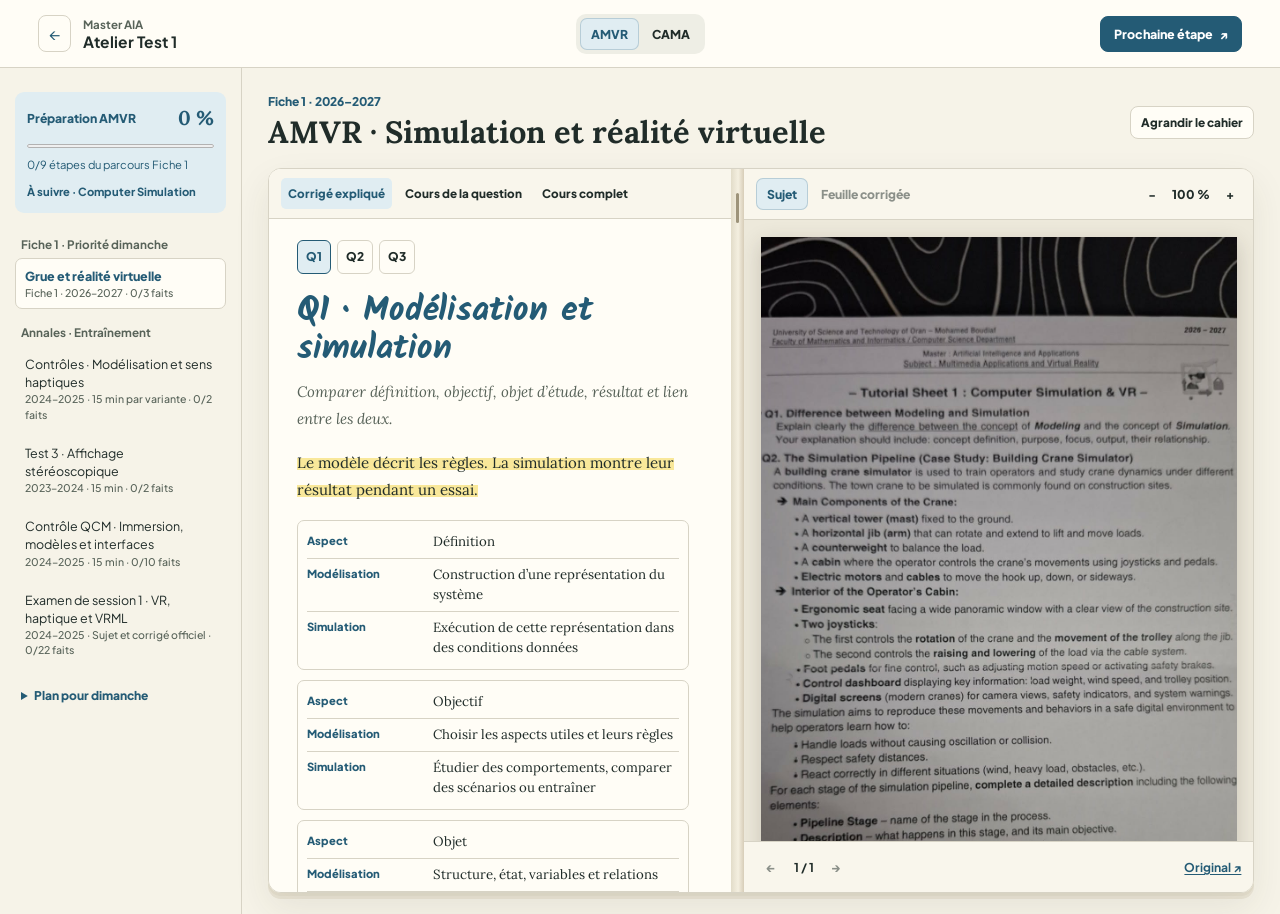
==== atelier.html @ 309a05cb "Ajouter l’atelier de révision du Test 1" ====
<!doctype html>
<html lang="fr">
<head>
  <meta charset="utf-8">
  <meta name="viewport" content="width=device-width, initial-scale=1">
  <title>Atelier Test 1 · Master AIA</title>
  <link rel="stylesheet" href="https://fonts.googleapis.com/css2?family=Kalam:wght@400;700&family=Lora:wght@400;500;600;700&family=Plus+Jakarta+Sans:wght@400;500;600;700;800&display=swap">
  <link rel="stylesheet" href="atelier.css">
  <script defer src="test-1-data.js"></script>
  <script defer src="test-1-annales.js"></script>
  <script defer src="atelier-cours.js"></script>
  <script defer src="atelier-documents.js"></script>
  <script defer src="atelier-qcm.js"></script>
  <script defer src="atelier.js"></script>
</head>
<body>
  <header class="atelier-header">
    <div class="brand">
      <a href="index.html" aria-label="Retour à la plateforme">←</a>
      <span>Master AIA <b>Atelier Test 1</b></span>
    </div>
    <div class="module-switch" role="group" aria-label="Module">
      <button type="button" data-module="amvr">AMVR</button>
      <button type="button" data-module="cama">CAMA</button>
    </div>
    <button type="button" id="next-task" class="next-task">Reprendre la révision <span aria-hidden="true">↗</span></button>
  </header>
  <main class="atelier-grid">
    <aside class="library" aria-label="Bibliothèque de révision">
      <div class="progress-card">
        <div><span id="progress-label">Progression</span><strong id="progress-number">0 %</strong></div>
        <progress id="progress" max="100" value="0" aria-labelledby="progress-label"></progress>
        <small id="progress-detail"></small>
        <small id="progress-next"></small>
      </div>
      <nav id="library" aria-label="Fiches et annales"></nav>
      <details class="plan">
        <summary>Plan pour dimanche</summary>
        <ol>
          <li><b>Jeudi</b> · AMVR, cours et grue.</li>
          <li><b>Vendredi</b> · CAMA, cours et exercices.</li>
          <li><b>Samedi</b> · Refaire les TD puis tester une annale.</li>
          <li><b>Dimanche</b> · 15 min de rappel sans notes.</li>
        </ol>
      </details>
    </aside>
    <section class="desk" aria-labelledby="document-title">
      <header class="desk-heading">
        <div>
          <p id="document-meta"></p>
          <h1 id="document-title"></h1>
        </div>
        <div class="layout-tools">
          <button type="button" id="focus-layout" aria-pressed="false">Agrandir le cahier</button>
          <div class="mobile-layout" role="group" aria-label="Page à afficher">
            <button type="button" data-mobile="notes">Cahier</button>
            <button type="button" data-mobile="document">Document</button>
          </div>
        </div>
      </header>
      <div class="notebook" id="notebook" data-mobile-page="notes">
        <section class="notes-pane" aria-label="Cahier de travail">
          <nav class="work-tabs" aria-label="Outils d’étude">
            <button type="button" data-mode="solution">Corrigé expliqué</button>
            <button type="button" data-mode="context">Cours de la question</button>
            <button type="button" data-mode="course">Cours complet</button>
          </nav>
          <div class="notes-scroll" id="notes"></div>
        </section>
        <div class="spine" id="spine" role="separator" tabindex="0" aria-orientation="vertical" aria-label="Largeur du cahier" aria-valuemin="30" aria-valuemax="70" aria-valuenow="47"></div>
        <section class="document-pane" aria-label="Visionneuse du document">
          <div class="document-bar">
            <div class="document-switch" role="group" aria-label="Version du document">
              <button type="button" data-view="subject">Sujet</button>
              <button type="button" data-view="answer">Feuille corrigée</button>
            </div>
            <div class="zoom" role="group" aria-label="Zoom">
              <button type="button" id="zoom-out" aria-label="Dézoomer">−</button>
              <button type="button" id="zoom-reset" aria-label="Ajuster à la largeur">100 %</button>
              <button type="button" id="zoom-in" aria-label="Zoomer">+</button>
            </div>
          </div>
          <div class="viewer" id="viewer" tabindex="0" aria-label="Document à faire défiler">
            <img id="scan" alt="" draggable="false">
          </div>
          <div class="document-footer">
            <button type="button" id="prev-page" aria-label="Page précédente">←</button>
            <span id="page-count"></span>
            <button type="button" id="next-page" aria-label="Page suivante">→</button>
            <a id="original" target="_blank" rel="noopener">Original ↗</a>
          </div>
        </section>
      </div>
      <p id="study-status" class="sr-only" role="status"></p>
    </section>
  </main>
</body>
</html>
---- atelier.css ----
* { box-sizing: border-box; }
:root {
  --ink: #202c29;
  --muted: #586359;
  --accent: #185e4b;
  --pale: #e4eee6;
  --paper: #fffdf6;
  --desk: #ede9db;
  --line: #d7d3c5;
  --mark: #f9e89a;
  color: var(--ink);
  background: #f6f3e8;
  font-family: "Plus Jakarta Sans", sans-serif;
  color-scheme: light;
}
body { margin: 0; }
body[data-module="amvr"] { --accent: #245b75; --pale: #e0edf2; }
button, a { -webkit-tap-highlight-color: transparent; }
button { font: inherit; color: inherit; cursor: pointer; }
a { color: var(--accent); text-underline-offset: .2em; }
button:disabled { cursor: default; opacity: .5; }
:focus-visible { outline: 2px solid var(--accent); outline-offset: 3px; }
[hidden] { display: none !important; }
.sr-only { position: absolute; width: 1px; height: 1px; overflow: hidden; clip-path: inset(50%); }

.atelier-header {
  display: grid; grid-template-columns: 1fr auto 1fr; align-items: center; gap: 16px;
  min-height: 68px; padding: 10px clamp(16px, 3vw, 42px);
  border-bottom: 1px solid var(--line); background: var(--paper);
}
.brand { display: flex; align-items: center; gap: 12px; }
.brand a { text-decoration: none; border: 1px solid var(--line); padding: 7px 10px; border-radius: 8px; }
.brand span { color: var(--muted); font-size: .72rem; font-weight: 700; white-space: nowrap; }
.brand b { display: block; color: var(--ink); font-size: .97rem; }
.module-switch, .mobile-layout, .document-switch, .zoom { display: flex; align-items: center; gap: 2px; }
.module-switch { background: #eeeee5; padding: 4px; border-radius: 10px; }
.module-switch button, .mobile-layout button, .document-switch button, .zoom button, .document-footer button {
  border: 0; background: transparent; border-radius: 7px; padding: 8px 11px; font-size: .76rem; font-weight: 800;
}
.module-switch [aria-pressed="true"], .mobile-layout [aria-pressed="true"], .document-switch [aria-pressed="true"] {
  background: var(--pale); color: var(--accent); box-shadow: inset 0 0 0 1px color-mix(in srgb, var(--accent) 22%, transparent);
}
.next-task { justify-self: end; border: 1px solid var(--accent); background: var(--accent); color: white; padding: 9px 13px; border-radius: 8px; font-size: .78rem; font-weight: 800; }
.next-task span { margin-left: 4px; }

.atelier-grid { display: grid; grid-template-columns: 242px minmax(0, 1fr); max-width: 1920px; margin: auto; }
.library { padding: 24px 15px 20px; border-right: 1px solid var(--line); min-width: 0; }
.progress-card { background: var(--pale); padding: 13px 12px; border-radius: 9px; margin-bottom: 24px; color: var(--accent); }
.progress-card > div { display: flex; align-items: center; justify-content: space-between; gap: 8px; }
.progress-card span { font-size: .76rem; font-weight: 800; }
.progress-card strong { font: 700 1.25rem "Lora", serif; white-space: nowrap; }
progress { width: 100%; height: 8px; accent-color: var(--accent); }
.progress-card small { display: block; margin-top: 5px; font-size: .7rem; line-height: 1.5; }
.library h2 { margin: 16px 6px 6px; font-size: .73rem; color: var(--muted); }
.library button {
  display: block; width: 100%; text-align: left; border: 1px solid transparent; background: transparent;
  border-radius: 7px; padding: 8px 9px; margin-bottom: 4px; font-size: .78rem; line-height: 1.45;
}
.library button:hover, .work-tabs button:hover, .zoom button:hover { background: var(--pale); }
.library button[aria-current="true"] { background: var(--paper); border-color: var(--line); color: var(--accent); font-weight: 800; }
.library button small { display: block; font-size: .66rem; color: var(--muted); font-weight: 500; }
.plan { margin: 19px 6px 0; font-size: .75rem; line-height: 1.6; }
.plan summary { cursor: pointer; color: var(--accent); font-weight: 800; }
.plan ol { padding-left: 18px; }

.desk { min-width: 0; padding: 21px clamp(12px, 2vw, 28px); }
.desk-heading { min-height: 66px; display: flex; align-items: center; justify-content: space-between; gap: 12px; margin-bottom: 13px; }
.desk-heading p { margin: 0 0 5px; color: var(--accent); font-size: .75rem; font-weight: 800; }
.desk-heading h1 { margin: 0; font: 700 clamp(1.3rem, 2.4vw, 2rem)/1.2 "Lora", Georgia, serif; }
.mobile-layout { display: none; }

.notebook {
  --left: 47%;
  display: grid; grid-template-columns: minmax(0, var(--left)) 13px minmax(0, 1fr);
  height: calc(100dvh - 175px); min-height: 480px; border: 1px solid var(--line); border-radius: 13px;
  overflow: hidden; box-shadow: 0 15px 36px #3f362216, 0 3px 0 #e5dfce, 0 6px 0 #ebe5d6;
}
.notes-pane, .document-pane { display: flex; flex-direction: column; min-width: 0; min-height: 0; }
.notes-pane { background: var(--paper); }
.spine { background: linear-gradient(90deg, #e2dcc9, #f4efe0 55%, #d7cdb8); cursor: col-resize; touch-action: none; }
.spine::before { content: ""; display: block; width: 3px; height: 30px; border-radius: 4px; background: #9d937a; margin: 24px auto 0; }
.work-tabs, .document-bar, .document-footer {
  flex: none; display: flex; align-items: center; gap: 6px; flex-wrap: wrap; padding: 9px 12px;
  background: #f9f6ec; border-bottom: 1px solid var(--line);
}
.work-tabs button {
  border: 0; background: transparent; font-size: .73rem; font-weight: 800; padding: 8px 7px; border-radius: 5px;
}
.work-tabs [aria-pressed="true"] { color: var(--accent); background: var(--pale); }
.notes-scroll {
  min-height: 0; overflow: auto; scrollbar-gutter: stable;
  padding: 21px clamp(13px, 2.15vw, 34px) 42px;
  font-family: "Lora", Georgia, serif; font-size: .94rem; line-height: 1.82;
}
.notes-scroll h2 { margin: 18px 0 10px; font: 700 clamp(1.5rem, 2.65vw, 2.2rem)/1.12 "Kalam", cursive; color: var(--accent); }
.notes-scroll h3 { font-size: 1rem; line-height: 1.45; }
.notes-scroll p { margin: 0 0 1.1em; }
.notes-scroll mark { color: inherit; background: linear-gradient(transparent 28%, var(--mark) 28% 92%, transparent 92%); box-decoration-break: clone; }
.notes-scroll .prompt { color: var(--muted); font-style: italic; }
.question-picker { display: flex; align-items: center; flex-wrap: wrap; gap: 6px; font-family: "Plus Jakarta Sans", sans-serif; }
.question-picker button { background: transparent; border: 1px solid var(--line); border-radius: 6px; padding: 5px 8px; font-size: .75rem; font-weight: 800; }
.question-picker [aria-pressed="true"] { background: var(--pale); border-color: var(--accent); color: var(--accent); }
.checkline {
  display: flex; align-items: start; gap: 8px; margin-top: 16px; border: 1px solid var(--line); border-radius: 8px;
  background: #f7f4e8; padding: 9px 12px; font: 800 .77rem/1.5 "Plus Jakarta Sans", sans-serif; cursor: pointer;
}
.checkline input { margin-top: 3px; accent-color: var(--accent); }
.table-scroll { overflow-x: auto; margin-bottom: 16px; }
.notes-scroll table { width: 100%; border-collapse: collapse; min-width: 365px; font-size: .83rem; line-height: 1.5; }
.notes-scroll th, .notes-scroll td { text-align: left; vertical-align: top; padding: 8px; border-bottom: 1px solid var(--line); }
.notes-scroll th { color: var(--accent); background: var(--pale); }
.notes-scroll blockquote { margin: 12px 0; border-left: 3px solid var(--accent); padding-left: 12px; }
.context-links { font: 750 .8rem/1.6 "Plus Jakarta Sans", sans-serif; margin-top: 15px; }
.context-links button { display: block; text-align: left; border: 0; color: var(--accent); background: transparent; padding: 6px 0; text-decoration: underline; text-underline-offset: 3px; }
.course-part { border-top: 1px solid var(--line); margin: 12px 0; padding-top: 8px; }
.course-part summary { cursor: pointer; font-weight: 700; color: var(--accent); }
.course-part[open] summary { margin-bottom: 12px; }
.source-prose { white-space: pre-line; overflow-wrap: anywhere; }

.document-pane { background: var(--desk); }
.document-bar { justify-content: space-between; }
.zoom button { padding-inline: 7px; }
.viewer { flex: 1; overflow: auto; min-height: 0; padding: clamp(8px, 1.3vw, 18px); cursor: grab; overscroll-behavior: contain; }
.viewer.dragging { cursor: grabbing; }
.viewer img { display: block; width: var(--zoom, 100%); max-width: none; height: auto; margin: 0 auto; background: white; box-shadow: 0 6px 20px #382f2133; user-select: none; }
.document-footer { border-bottom: 0; border-top: 1px solid var(--line); justify-content: center; font-size: .76rem; font-weight: 700; }
.document-footer a { margin-left: auto; }
@media (max-width: 1050px) { .atelier-grid { grid-template-columns: 192px minmax(0, 1fr); } }
@media (max-width: 800px) {
  .atelier-header { padding: 8px 12px; gap: 8px; }
  .atelier-grid { display: block; }
  .library { padding: 12px; border-right: 0; border-bottom: 1px solid var(--line); }
  .progress-card { margin-bottom: 8px; }
  .library nav { display: flex; gap: 6px; align-items: center; overflow: auto; padding-bottom: 5px; }
  .library nav h2 { position: absolute; clip-path: inset(50%); }
  .library nav button { width: auto; flex: 0 0 auto; max-width: 180px; border-color: var(--line); margin: 0; }
  .plan { margin-top: 3px; }
  .desk { padding-top: 12px; }
  .mobile-layout { display: flex; flex-wrap: wrap; justify-content: end; }
  .notebook { display: block; height: max(490px, 68dvh); }
  .notebook .notes-pane, .notebook .document-pane { height: 100%; }
  .spine, .notebook[data-mobile-page="notes"] .document-pane, .notebook[data-mobile-page="document"] .notes-pane { display: none; }
}
@media (max-width: 480px) {
  .atelier-header { grid-template-columns: 1fr auto; }
  .next-task { grid-column: 1 / -1; justify-self: stretch; }
  .desk-heading { align-items: start; }
}

/* À faible largeur, les tableaux se lisent ligne par ligne dans la page du cahier. */
.notes-scroll { container-type: inline-size; }
.question-picker select {
  flex: 1; min-width: 0; font: inherit; font-size: .78rem; font-weight: 700;
  border: 1px solid var(--line); border-radius: 6px; background: white; color: var(--ink); padding: 6px;
}
#progress-next { padding-top: 5px; font-weight: 750; }
.course-done { margin-left: 6px; }
.layout-tools { display: flex; align-items: center; gap: 8px; }
#focus-layout { border: 1px solid var(--line); border-radius: 8px; padding: 8px 10px; background: var(--paper); font-size: .74rem; font-weight: 800; white-space: nowrap; }
.atelier-grid[data-focus="true"] { grid-template-columns: minmax(0, 1fr); }
.atelier-grid[data-focus="true"] .library { display: none; }
@container (max-width: 545px) {
  .notes-scroll table { display: block; min-width: 0; }
  .notes-scroll thead { position: absolute; width: 1px; height: 1px; overflow: hidden; clip-path: inset(50%); }
  .notes-scroll tbody, .notes-scroll tr { display: block; }
  .notes-scroll tr { border: 1px solid var(--line); border-radius: 7px; margin-bottom: 10px; padding: 5px 9px; }
  .notes-scroll td { display: grid; grid-template-columns: minmax(76px, 32%) minmax(0, 1fr); gap: 7px; padding: 6px 0; }
  .notes-scroll td::before { content: attr(data-label); color: var(--accent); font: 800 .7rem/1.45 "Plus Jakarta Sans", sans-serif; }
  .notes-scroll td:last-child { border: 0; }
}
@media (max-width: 800px) {
  .layout-tools { display: block; }
  #focus-layout { display: none; }
  .atelier-grid[data-focus="true"] .library { display: block; }
}

.source-preview {
  border: 1px solid var(--line); border-radius: 8px; padding: 7px 10px;
  font: 750 .77rem/1.6 "Plus Jakarta Sans", sans-serif; margin-bottom: 18px;
}
.source-preview summary { cursor: pointer; color: var(--accent); }
.source-preview p { margin: 8px 0; }
.course-embed iframe { display: block; width: 100%; height: min(70vh, 620px); border: 1px solid var(--line); }
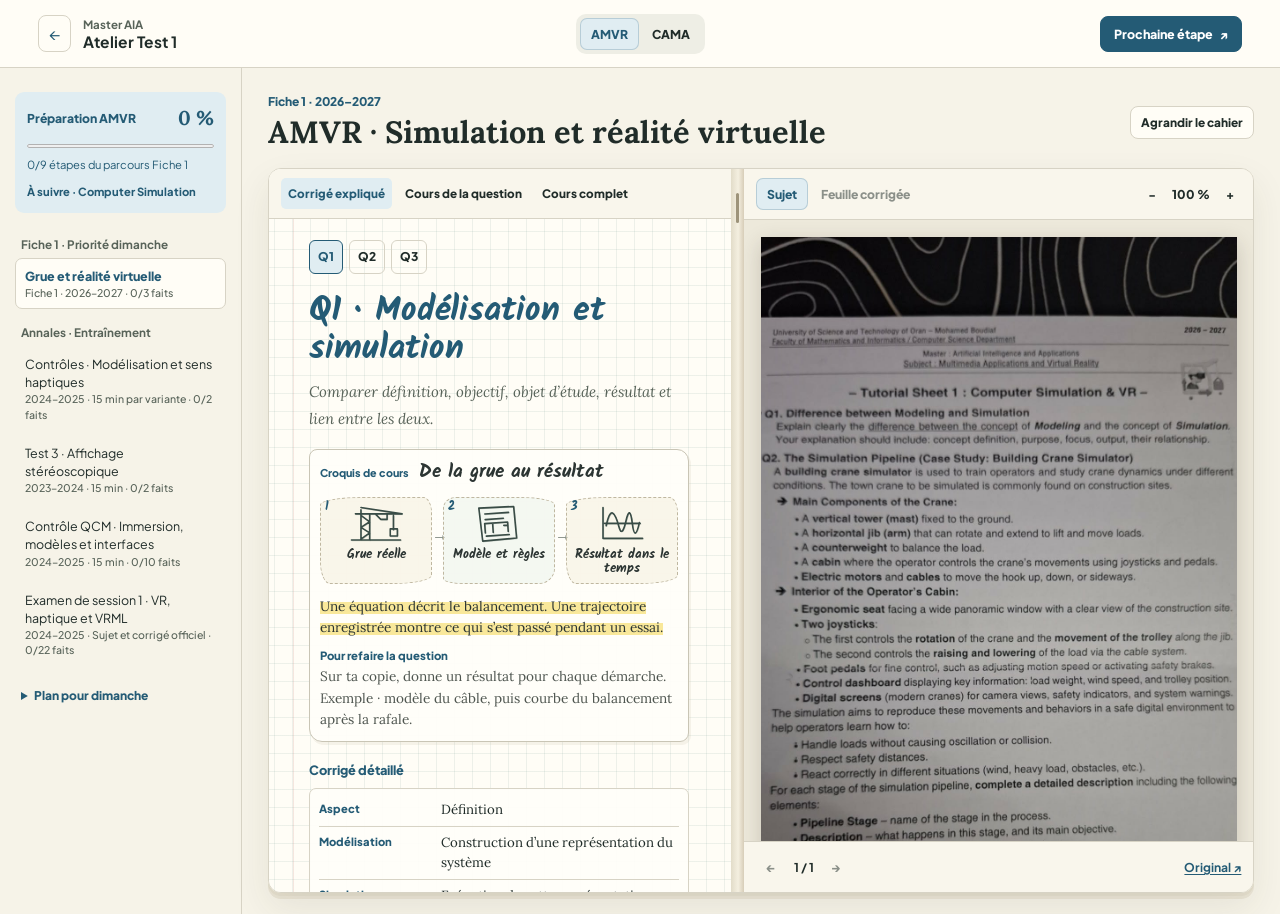
==== commit f86de6bf: "Illustrer les questions dans le cahier quadrillé" ====
--- a/atelier.html
+++ b/atelier.html
@@ -11,6 +11,8 @@
   <script defer src="atelier-cours.js"></script>
   <script defer src="atelier-documents.js"></script>
   <script defer src="atelier-qcm.js"></script>
+  <script defer src="atelier-croquis-data.js"></script>
+  <script defer src="atelier-croquis.js"></script>
   <script defer src="atelier.js"></script>
 </head>
 <body>
--- a/atelier.css
+++ b/atelier.css
@@ -181,3 +181,89 @@
 .source-preview summary { cursor: pointer; color: var(--accent); }
 .source-preview p { margin: 8px 0; }
 .course-embed iframe { display: block; width: 100%; height: min(70vh, 620px); border: 1px solid var(--line); }
+
+
+/* Papier quadrillé et notes au crayon. */
+.notes-pane {
+  --grid-ink: #678f841d;
+  background-color: var(--paper);
+  background-image:
+    linear-gradient(90deg, transparent 24px, #c06f6729 24px, #c06f6729 25px, transparent 25px),
+    linear-gradient(var(--grid-ink) 1px, transparent 1px),
+    linear-gradient(90deg, var(--grid-ink) 1px, transparent 1px);
+  background-size: 100% 100%, 18px 18px, 18px 18px;
+  background-position: 0 0, 5px 8px, 5px 8px;
+}
+.notes-scroll { padding-inline-start: clamp(26px, 3.1vw, 48px); }
+.notes-scroll .study-sketch {
+  margin: 16px 0 19px;
+  padding: clamp(10px, 2.8cqw, 19px);
+  border: 1px solid #c9c5b5;
+  border-radius: 8px 12px 9px 13px;
+  background: #fffefaed;
+  box-shadow: 2px 3px 0 #c5bda62e;
+  color: #2c3533;
+}
+.study-sketch figcaption {
+  display: flex;
+  flex-wrap: wrap;
+  gap: 2px 10px;
+  align-items: baseline;
+  line-height: 1.2;
+}
+.sketch-eyebrow { font: 800 .67rem/1.4 "Plus Jakarta Sans", sans-serif; color: var(--accent); }
+.study-sketch figcaption strong { font: 700 clamp(1.1rem, 5cqw, 1.52rem)/1.2 "Kalam", cursive; }
+.sketch-nodes {
+  list-style: none; padding: 0; margin: 13px 0 12px;
+  display: grid; grid-template-columns: repeat(var(--sketch-cols), minmax(0, 1fr));
+  gap: 10px clamp(7px, 3cqw, 18px);
+  text-align: center;
+}
+.sketch-nodes li {
+  position: relative; display: flex; min-width: 0; flex-direction: column; align-items: center;
+  padding: 4px 2px;
+  background: #f4efdf93;
+  border: 1px dashed #bfb7a0;
+  border-radius: 38% 8% 35% 9% / 9% 18% 10% 26%;
+}
+.sketch-nodes li:nth-child(even) { background: #e9f1e984; border-radius: 12% 31% 15% 19% / 13% 9% 18% 6%; }
+.sketch-nodes svg {
+  width: min(100%, 76px);
+  aspect-ratio: 96 / 56;
+  flex: none;
+  fill: none;
+  stroke-linecap: round;
+  stroke-linejoin: round;
+}
+.sketch-nodes li:nth-child(even) svg { transform: rotate(-4deg); }
+.pencil-line { stroke: #394c46; stroke-width: 2.05; }
+.pencil-echo { stroke: #5b6961; stroke-width: .95; opacity: .45; }
+.sketch-label {
+  font: 700 clamp(.77rem, 3.3cqw, 1.03rem)/1.16 "Kalam", cursive;
+  padding: 2px 3px;
+  overflow-wrap: anywhere;
+}
+.sketch-step {
+  position: absolute; left: 4px; top: 3px;
+  color: var(--accent);
+  font: 700 .78rem/1 "Kalam", cursive;
+}
+.sketch-arrow {
+  position: absolute; right: -16px; top: 38%;
+  width: 15px; color: #5f6b61; font: 700 1.02rem/1 "Kalam", cursive;
+}
+.sketch-nodes[data-cols="3"] li:nth-child(3n) .sketch-arrow,
+.sketch-nodes[data-cols="2"] li:nth-child(2n) .sketch-arrow { display: none; }
+.notes-scroll .sketch-rule, .notes-scroll .sketch-practice { margin: 0; font-size: .85rem; line-height: 1.56; }
+.notes-scroll .sketch-practice { margin-top: 10px; color: #4f5650; }
+.sketch-practice b { display: block; color: var(--accent); font: 800 .71rem/1.4 "Plus Jakarta Sans", sans-serif; margin-bottom: 2px; }
+.sketch-examples { margin: -5px 0 19px; }
+.sketch-examples summary { cursor: pointer; color: var(--accent); font: 800 .79rem/1.5 "Plus Jakarta Sans", sans-serif; }
+.notes-scroll .study-sketch-small { margin: 9px 0 12px; }
+.notes-scroll .study-sketch-small .sketch-nodes svg { width: min(100%, 54px); }
+.notes-scroll .study-answer-heading { margin: 20px 0 9px; color: var(--accent); font: 800 .8rem/1.4 "Plus Jakarta Sans", sans-serif; }
+.notes-scroll .course-part, .notes-scroll .source-preview, .notes-scroll tbody tr { background-color: #fffefaeb; }
+@container (max-width: 325px) {
+  .sketch-arrow { right: -10px; width: 10px; font-size: .85rem; }
+  .sketch-nodes { gap: 8px; }
+}
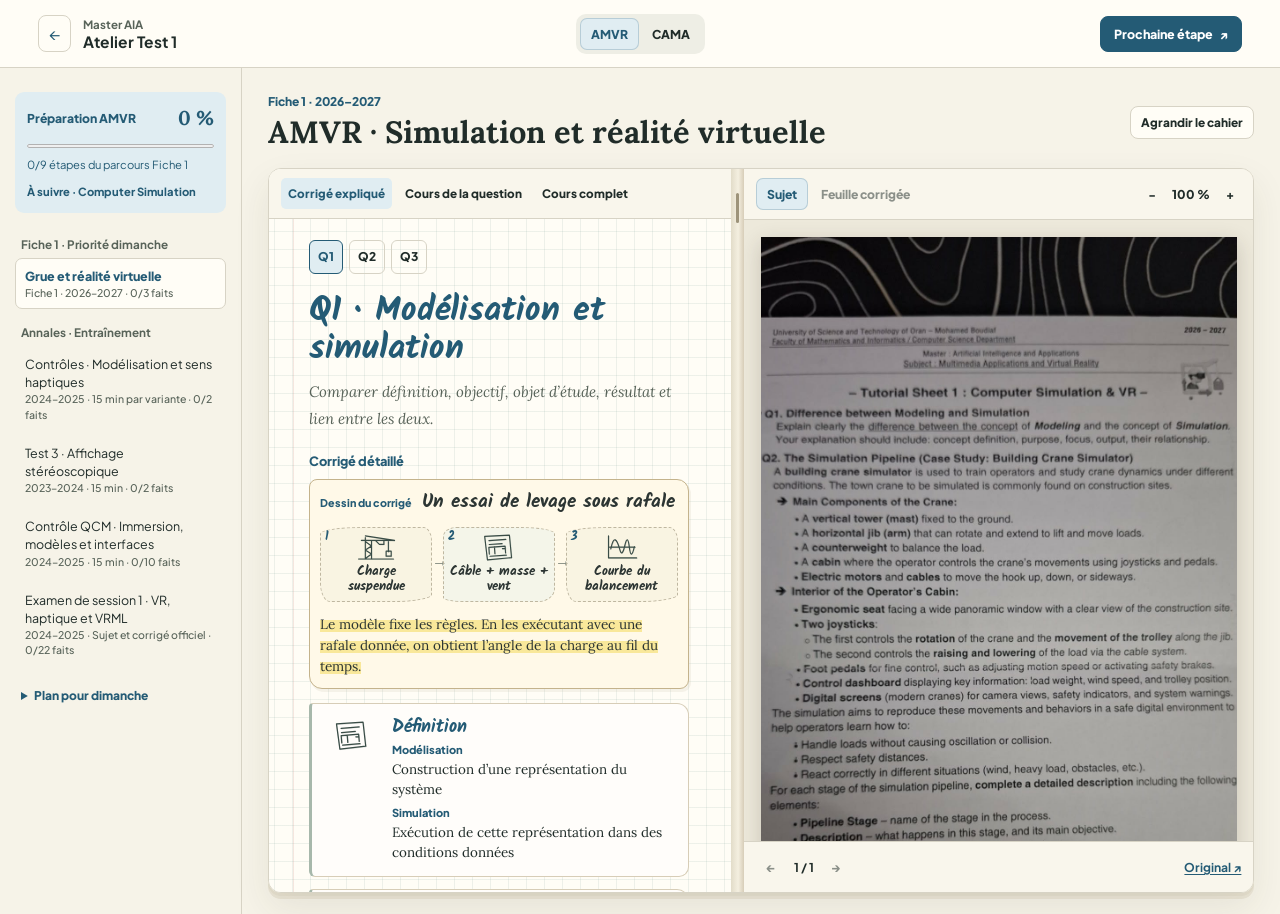
==== commit 6d40748c: "Illustrer les corrigés et approfondir les cours associés" ====
--- a/atelier.html
+++ b/atelier.html
@@ -13,6 +13,7 @@
   <script defer src="atelier-qcm.js"></script>
   <script defer src="atelier-croquis-data.js"></script>
   <script defer src="atelier-croquis.js"></script>
+  <script defer src="atelier-pedagogie.js"></script>
   <script defer src="atelier.js"></script>
 </head>
 <body>
--- a/atelier.css
+++ b/atelier.css
@@ -267,3 +267,75 @@
   .sketch-arrow { right: -10px; width: 10px; font-size: .85rem; }
   .sketch-nodes { gap: 8px; }
 }
+
+
+/* Corrections annotées et leçons d’application. */
+.notes-scroll .worked-solution > .study-sketch {
+  margin-top: 0;
+  background: #fff9e8;
+  border-color: #c4b38c;
+}
+.solution-steps { display: grid; gap: 12px; margin: 14px 0; }
+.solution-note {
+  display: grid;
+  grid-template-columns: 58px minmax(0, 1fr);
+  gap: clamp(7px, 3cqw, 17px);
+  align-items: start;
+  padding: 13px clamp(9px, 3cqw, 16px);
+  margin: 0 0 11px;
+  border: 1px solid #d7cdb7;
+  border-left: 3px solid #a7b8ab;
+  border-radius: 4px 12px 10px 6px;
+  background: #fffdfa;
+}
+.solution-steps .solution-note { margin: 0; }
+.solution-doodle { padding-top: 2px; transform: rotate(-5deg); color: #394c46; }
+.solution-doodle svg {
+  display: block; width: 100%; fill: none; stroke-linecap: round; stroke-linejoin: round;
+}
+.solution-note:nth-child(even) .solution-doodle { transform: rotate(4deg); }
+.notes-scroll .solution-note h4,
+.notes-scroll .topic-lesson h4 {
+  margin: 0 0 5px;
+  color: var(--accent);
+  font: 700 clamp(1.02rem, 4.8cqw, 1.38rem)/1.18 "Kalam", cursive;
+}
+.solution-note dl { margin: 0; display: grid; gap: 6px 12px; }
+.solution-note dl > div { min-width: 0; }
+.solution-note dt { color: var(--accent); font: 800 .69rem/1.35 "Plus Jakarta Sans", sans-serif; }
+.solution-note dd { margin: 2px 0 0; font-size: .84rem; line-height: 1.48; overflow-wrap: anywhere; }
+.notes-scroll .solution-note p { margin: 0; font-size: .88rem; line-height: 1.54; }
+.answer-stamp {
+  display: inline-flex; align-items: baseline; gap: 8px;
+  padding: 5px 12px 3px; margin-bottom: 10px;
+  background: #fff0b7; border: 1px solid #b9a46e;
+  border-radius: 10px 6px 12px 6px; color: #314e43;
+  font: 800 .78rem/1.5 "Plus Jakarta Sans", sans-serif;
+}
+.answer-stamp strong { font: 700 1.38rem/1 "Kalam", cursive; }
+.topic-lesson {
+  padding: 2px clamp(10px, 3.5cqw, 20px) 12px;
+  border-left: 3px solid #83a599;
+  background: #f8fcf5e8;
+  border-radius: 3px 8px 8px 3px;
+}
+.topic-lesson section + section { margin-top: 14px; }
+.notes-scroll .topic-lesson p { margin: 0; font-size: .9rem; line-height: 1.58; }
+.course-practice {
+  margin-top: 14px; padding: 9px 10px;
+  background: #fffbeb; border: 1px dashed #b5a278; border-radius: 6px;
+}
+.course-practice summary { cursor: pointer; color: var(--accent); font-weight: 700; }
+.course-practice summary + p { padding: 6px 0 4px; }
+@container (min-width: 430px) {
+  .solution-note dl:has(> div:nth-child(3)) { grid-template-columns: 1fr 1fr; }
+}
+@container (max-width: 270px) {
+  .solution-note { grid-template-columns: 39px minmax(0, 1fr); }
+}
+
+.worked-scene { display: block; width: min(100%, 390px); height: auto; margin: 8px auto 10px; }
+.scene-pencil { fill: none; stroke: #40564c; stroke-width: 1.6; stroke-linecap: round; stroke-linejoin: round; }
+.scene-dash { stroke: #6a8273; stroke-dasharray: 4 4; }
+.scene-trace { stroke: #367b69; stroke-width: 3; }
+.scene-label { fill: #344a42; font: 700 13px "Kalam", sans-serif; }
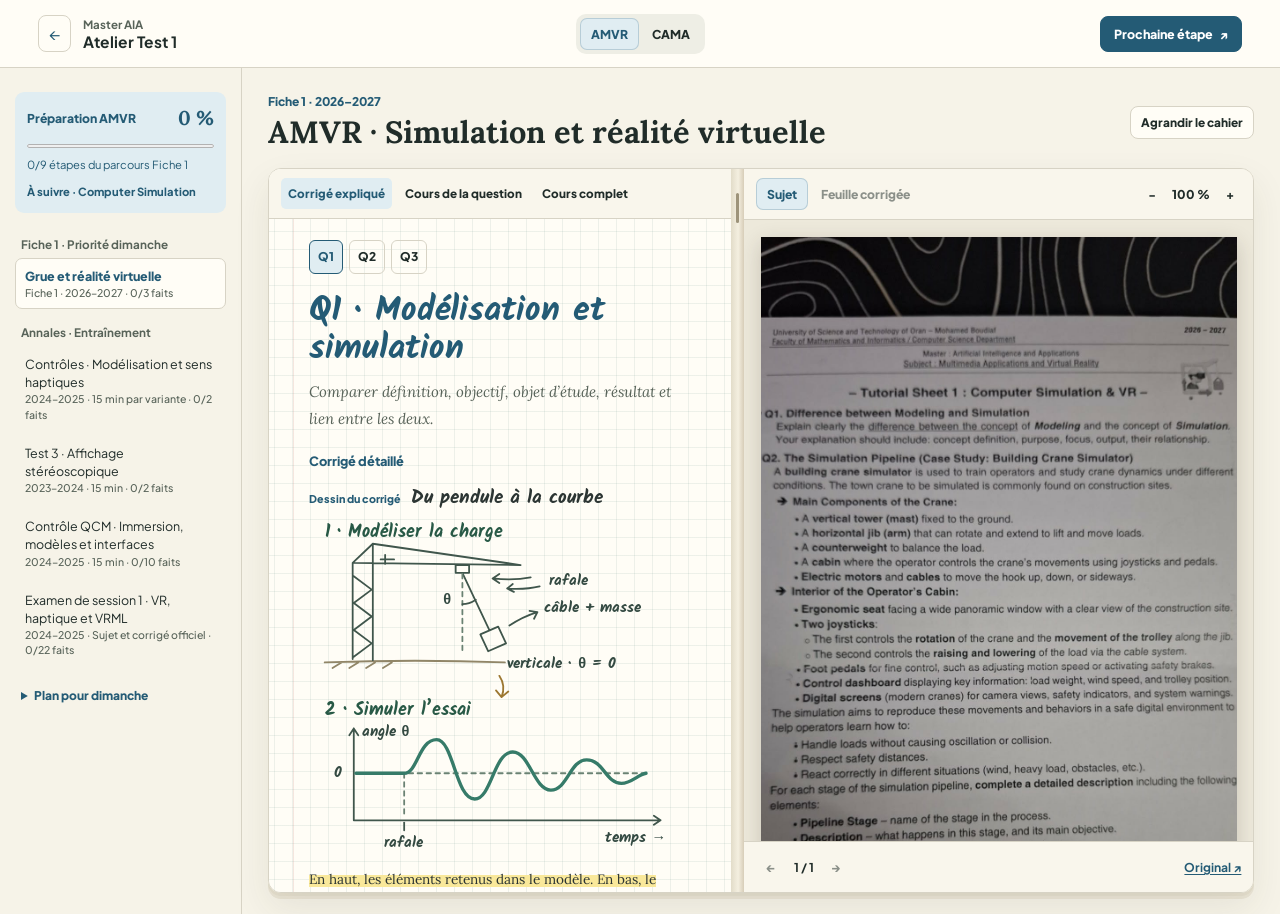
==== commit 4ce683d0: "Dessiner la correction de la Q1 AMVR" ====
--- a/atelier.html
+++ b/atelier.html
@@ -5,15 +5,15 @@
   <meta name="viewport" content="width=device-width, initial-scale=1">
   <title>Atelier Test 1 · Master AIA</title>
   <link rel="stylesheet" href="https://fonts.googleapis.com/css2?family=Kalam:wght@400;700&family=Lora:wght@400;500;600;700&family=Plus+Jakarta+Sans:wght@400;500;600;700;800&display=swap">
-  <link rel="stylesheet" href="atelier.css">
-  <script defer src="test-1-data.js"></script>
+  <link rel="stylesheet" href="atelier.css?v=2">
+  <script defer src="test-1-data.js?v=2"></script>
   <script defer src="test-1-annales.js"></script>
   <script defer src="atelier-cours.js"></script>
   <script defer src="atelier-documents.js"></script>
   <script defer src="atelier-qcm.js"></script>
   <script defer src="atelier-croquis-data.js"></script>
-  <script defer src="atelier-croquis.js"></script>
-  <script defer src="atelier-pedagogie.js"></script>
+  <script defer src="atelier-croquis.js?v=2"></script>
+  <script defer src="atelier-pedagogie.js?v=2"></script>
   <script defer src="atelier.js"></script>
 </head>
 <body>
--- a/atelier.css
+++ b/atelier.css
@@ -339,3 +339,16 @@
 .scene-dash { stroke: #6a8273; stroke-dasharray: 4 4; }
 .scene-trace { stroke: #367b69; stroke-width: 3; }
 .scene-label { fill: #344a42; font: 700 13px "Kalam", sans-serif; }
+
+.notes-scroll .worked-solution > .experiment-figure {
+  padding: 8px 0 13px;
+  background: transparent;
+  border: 0;
+  border-bottom: 1px dashed #b5ac90;
+  border-radius: 0;
+  box-shadow: none;
+}
+.experiment-scene { width: min(100%, 450px); }
+.experiment-heading { font-size: 16px; fill: #285946; }
+.experiment-link { stroke: #9c7731; }
+.experiment-ground { stroke: #918668; }
